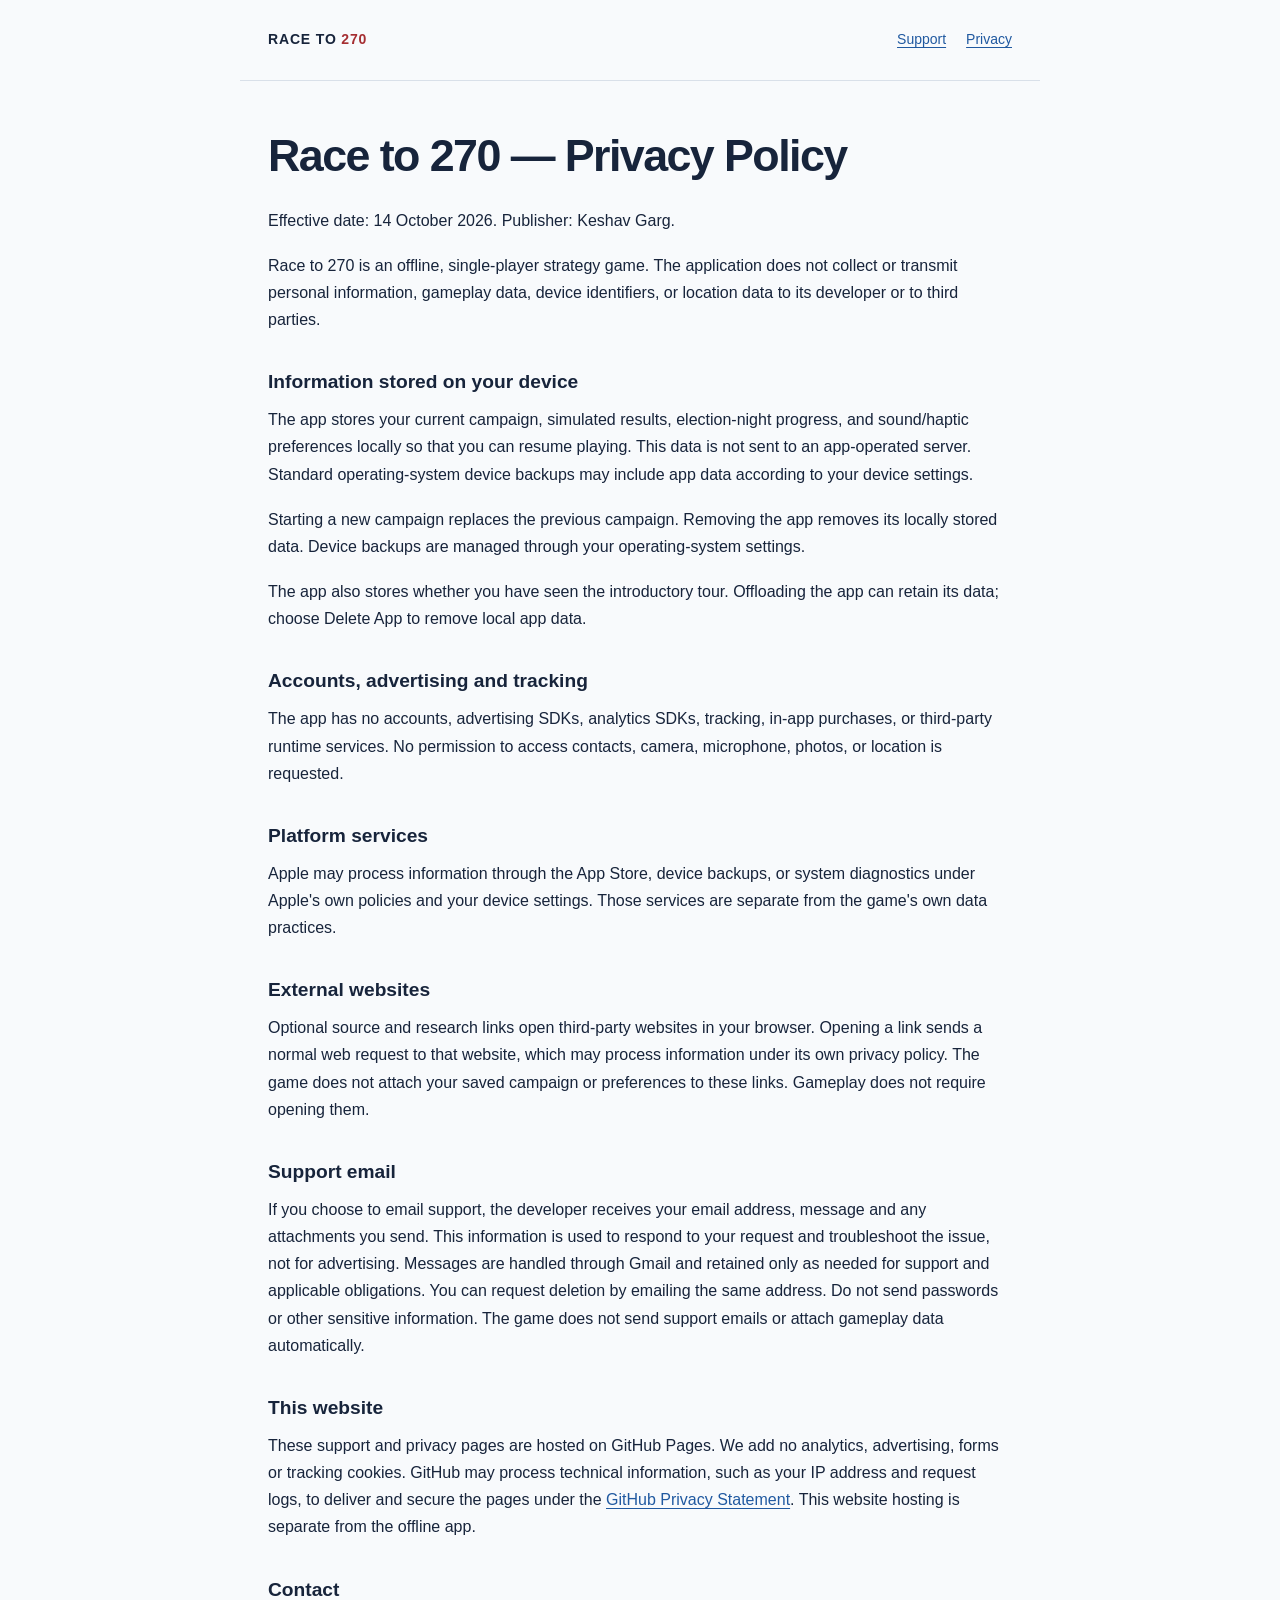
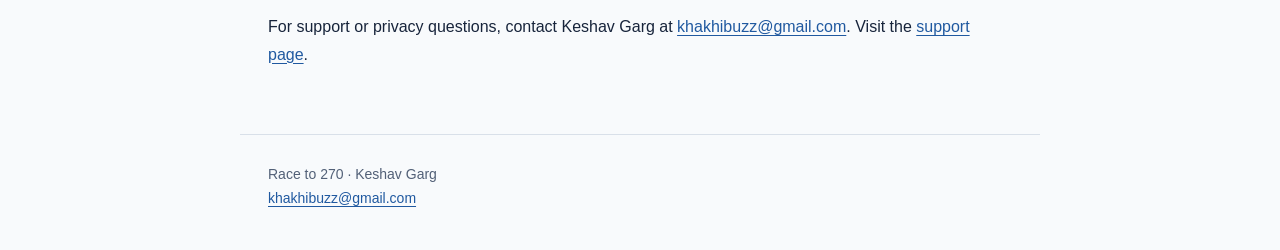
==== privacy/index.html @ 13e92525 "Publish Race to 270 support and privacy pages" ====
<!doctype html>
<html lang="en">
<head>
  <meta charset="utf-8">
  <meta name="viewport" content="width=device-width, initial-scale=1">
  <meta name="description" content="Official support and privacy information for Race to 270, an offline iPhone strategy game.">
  <title>Privacy Policy | Race to 270</title>
  <link rel="stylesheet" href="../styles.css">
</head>
<body>
  <a class="skip" href="#content">Skip to content</a>
  <header><a class="brand" href="../">RACE TO <strong>270</strong></a>
    <nav aria-label="Main navigation"><a href="../support/">Support</a><a href="../privacy/">Privacy</a></nav>
  </header>
  <main id="content"><h1>Race to 270 — Privacy Policy</h1>
<p>Effective date: 14 October 2026. Publisher: Keshav Garg.</p>
<p>Race to 270 is an offline, single-player strategy game. The application does not collect or transmit personal information, gameplay data, device identifiers, or location data to its developer or to third parties.</p>
<h2>Information stored on your device</h2>
<p>The app stores your current campaign, simulated results, election-night progress, and sound/haptic preferences locally so that you can resume playing. This data is not sent to an app-operated server. Standard operating-system device backups may include app data according to your device settings.</p>
<p>Starting a new campaign replaces the previous campaign. Removing the app removes its locally stored data. Device backups are managed through your operating-system settings.</p>
<p>The app also stores whether you have seen the introductory tour. Offloading the app can retain its data; choose Delete App to remove local app data.</p>
<h2>Accounts, advertising and tracking</h2>
<p>The app has no accounts, advertising SDKs, analytics SDKs, tracking, in-app purchases, or third-party runtime services. No permission to access contacts, camera, microphone, photos, or location is requested.</p>
<h2>Platform services</h2>
<p>Apple may process information through the App Store, device backups, or system diagnostics under Apple&#x27;s own policies and your device settings. Those services are separate from the game&#x27;s own data practices.</p>
<h2>External websites</h2>
<p>Optional source and research links open third-party websites in your browser. Opening a link sends a normal web request to that website, which may process information under its own privacy policy. The game does not attach your saved campaign or preferences to these links. Gameplay does not require opening them.</p>
<h2>Support email</h2>
<p>If you choose to email support, the developer receives your email address, message and any attachments you send. This information is used to respond to your request and troubleshoot the issue, not for advertising. Messages are handled through Gmail and retained only as needed for support and applicable obligations. You can request deletion by emailing the same address. Do not send passwords or other sensitive information. The game does not send support emails or attach gameplay data automatically.</p>
<h2>This website</h2>
<p>These support and privacy pages are hosted on GitHub Pages. We add no analytics, advertising, forms or tracking cookies. GitHub may process technical information, such as your IP address and request logs, to deliver and secure the pages under the <a href="https://docs.github.com/en/site-policy/privacy-policies/github-general-privacy-statement">GitHub Privacy Statement</a>. This website hosting is separate from the offline app.</p>
<h2>Contact</h2>
<p>For support or privacy questions, contact Keshav Garg at <a href="mailto:khakhibuzz@gmail.com">khakhibuzz@gmail.com</a>. Visit the <a href="https://khakhibuzz.github.io/raceto270-support/support/">support page</a>.</p></main>
  <footer>Race to 270 · Keshav Garg<br><a href="mailto:khakhibuzz@gmail.com">khakhibuzz@gmail.com</a></footer>
</body>
</html>
---- styles.css ----
:root { color-scheme: light; font-family: -apple-system, BlinkMacSystemFont, "Segoe UI", sans-serif; color: #17243b; background: #f8fafc; }
* { box-sizing: border-box; }
body { margin: 0; line-height: 1.7; }
a { color: #2059a0; text-underline-offset: .2em; overflow-wrap: anywhere; }
a:hover { color: #123963; }
a:focus-visible { outline: 3px solid #ab3c39; outline-offset: 5px; border-radius: 2px; }
header, main, footer { max-width: 800px; margin: auto; padding: 28px; }
header { display: flex; align-items: center; justify-content: space-between; gap: 24px; border-bottom: 1px solid #d9e0e9; }
.brand { color: #17243b; text-decoration: none; letter-spacing: .06em; font-size: 14px; font-weight: 700; }
.brand strong { color: #a52e32; }
nav { display: flex; gap: 20px; font-size: 14px; }
main { padding-top: 48px; padding-bottom: 48px; min-height: 55vh; }
h1 { font-size: clamp(1.9rem, 5vw, 2.8rem); line-height: 1.2; letter-spacing: -.035em; margin: 0 0 24px; }
h2 { font-size: 1.2rem; line-height: 1.4; margin: 36px 0 10px; }
p { margin: 0 0 18px; }
.eyebrow { color: #a52e32; font-size: 12px; letter-spacing: .12em; font-weight: 700; }
.intro { font-size: 1.3rem; }
.links { display: grid; grid-template-columns: 1fr 1fr; gap: 16px; margin: 32px 0; }
.links a { background: white; border: 1px solid #d9e0e9; border-radius: 12px; padding: 24px; text-decoration: none; font-weight: 600; }
.links span { display: block; margin-top: 12px; }
.note, footer { font-size: 14px; color: #526077; }
footer { border-top: 1px solid #d9e0e9; padding-bottom: 40px; }
.skip { position: absolute; left: 12px; top: -100px; background: white; padding: 10px; }
.skip:focus { top: 10px; }
@media (max-width: 480px) { header, main, footer { padding-left: 20px; padding-right: 20px; } .links { grid-template-columns: 1fr; } nav { gap: 14px; } }
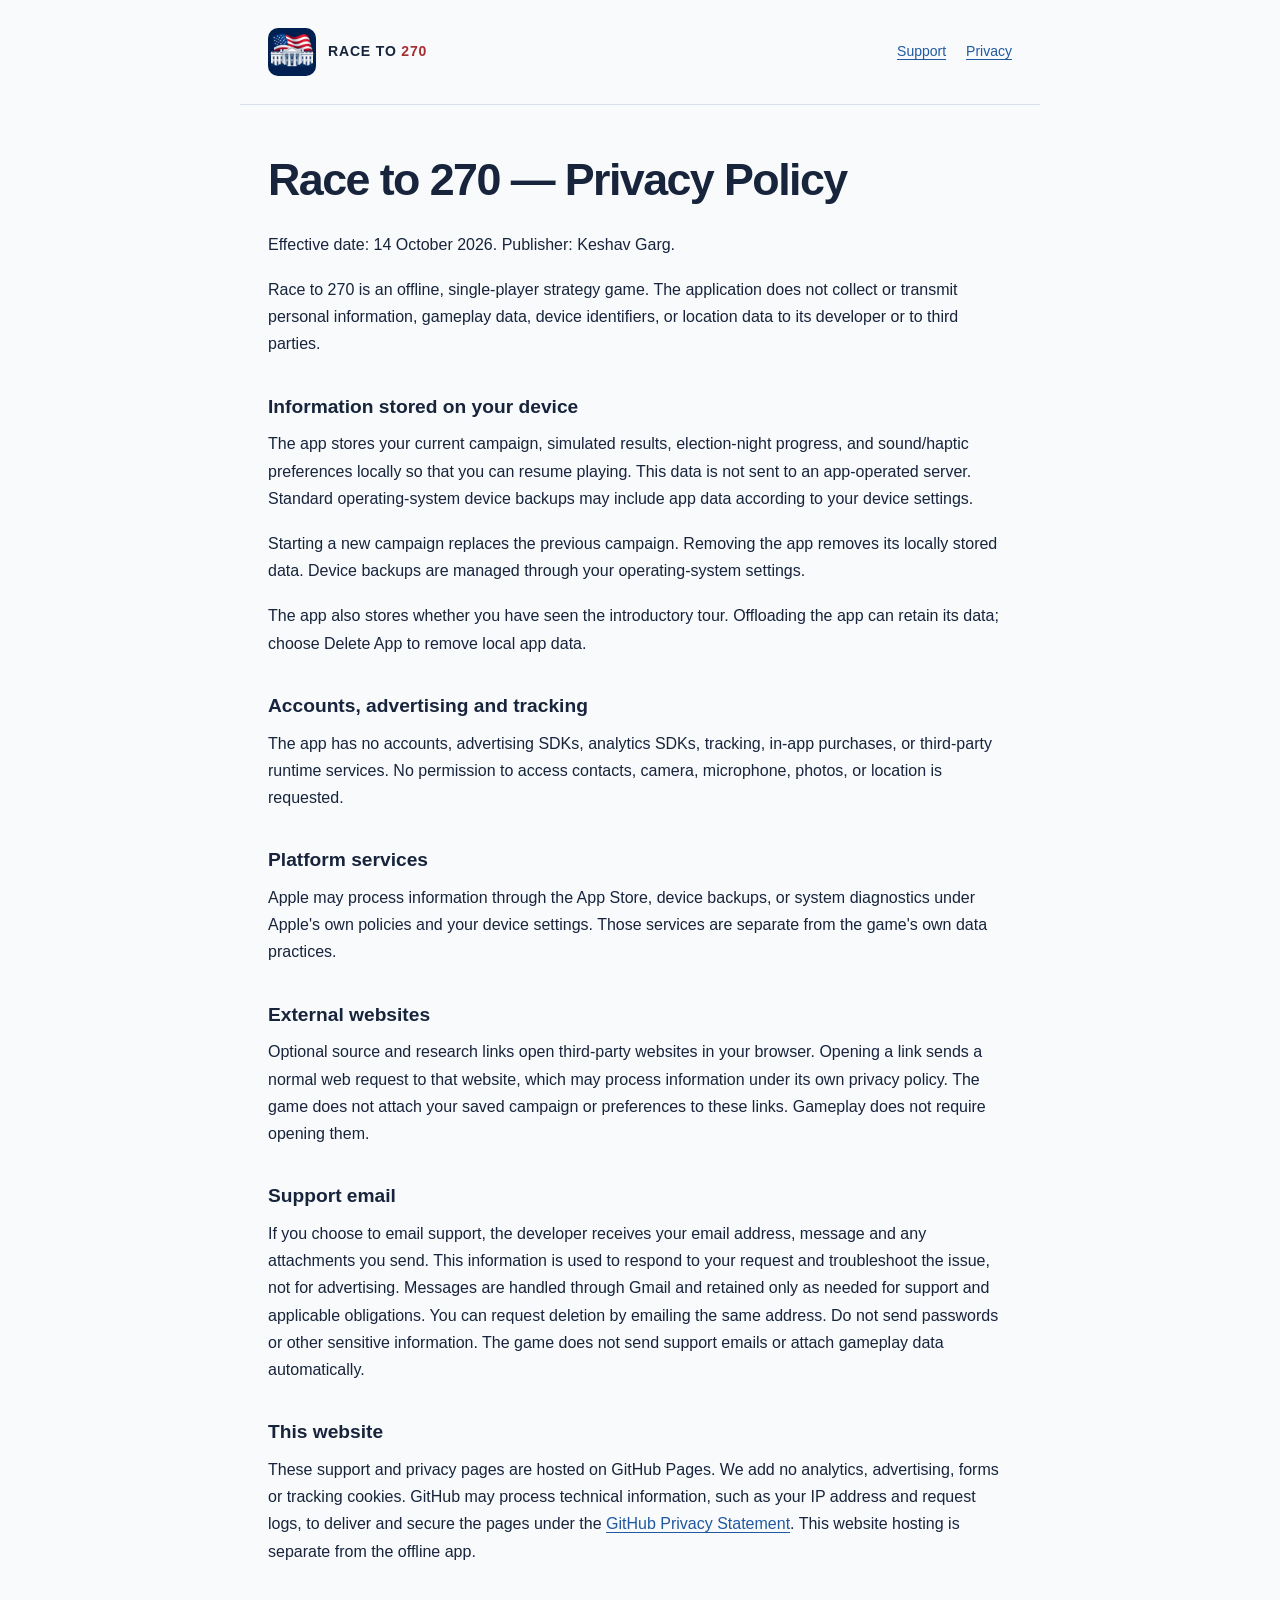
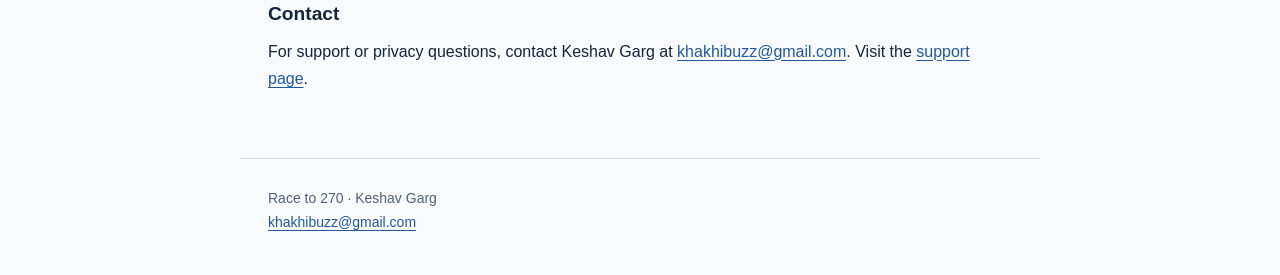
==== commit 75aded37: "Use White House and US flag logo" ====
--- a/privacy/index.html
+++ b/privacy/index.html
@@ -6,10 +6,12 @@
   <meta name="description" content="Official support and privacy information for Race to 270, an offline iPhone strategy game.">
   <title>Privacy Policy | Race to 270</title>
   <link rel="stylesheet" href="../styles.css">
+  <link rel="icon" type="image/png" href="../assets/logo.png">
+  <link rel="apple-touch-icon" href="../assets/logo.png">
 </head>
 <body>
   <a class="skip" href="#content">Skip to content</a>
-  <header><a class="brand" href="../">RACE TO <strong>270</strong></a>
+  <header><a class="brand" href="../"><img src="../assets/logo.png" alt="" width="48" height="48"><span>RACE TO <strong>270</strong></span></a>
     <nav aria-label="Main navigation"><a href="../support/">Support</a><a href="../privacy/">Privacy</a></nav>
   </header>
   <main id="content"><h1>Race to 270 — Privacy Policy</h1>
--- a/styles.css
+++ b/styles.css
@@ -6,7 +6,8 @@
 a:focus-visible { outline: 3px solid #ab3c39; outline-offset: 5px; border-radius: 2px; }
 header, main, footer { max-width: 800px; margin: auto; padding: 28px; }
 header { display: flex; align-items: center; justify-content: space-between; gap: 24px; border-bottom: 1px solid #d9e0e9; }
-.brand { color: #17243b; text-decoration: none; letter-spacing: .06em; font-size: 14px; font-weight: 700; }
+.brand { display: inline-flex; align-items: center; gap: 12px; color: #17243b; text-decoration: none; letter-spacing: .06em; font-size: 14px; font-weight: 700; }
+.brand img { display: block; flex-shrink: 0; border-radius: 10px; }
 .brand strong { color: #a52e32; }
 nav { display: flex; gap: 20px; font-size: 14px; }
 main { padding-top: 48px; padding-bottom: 48px; min-height: 55vh; }
